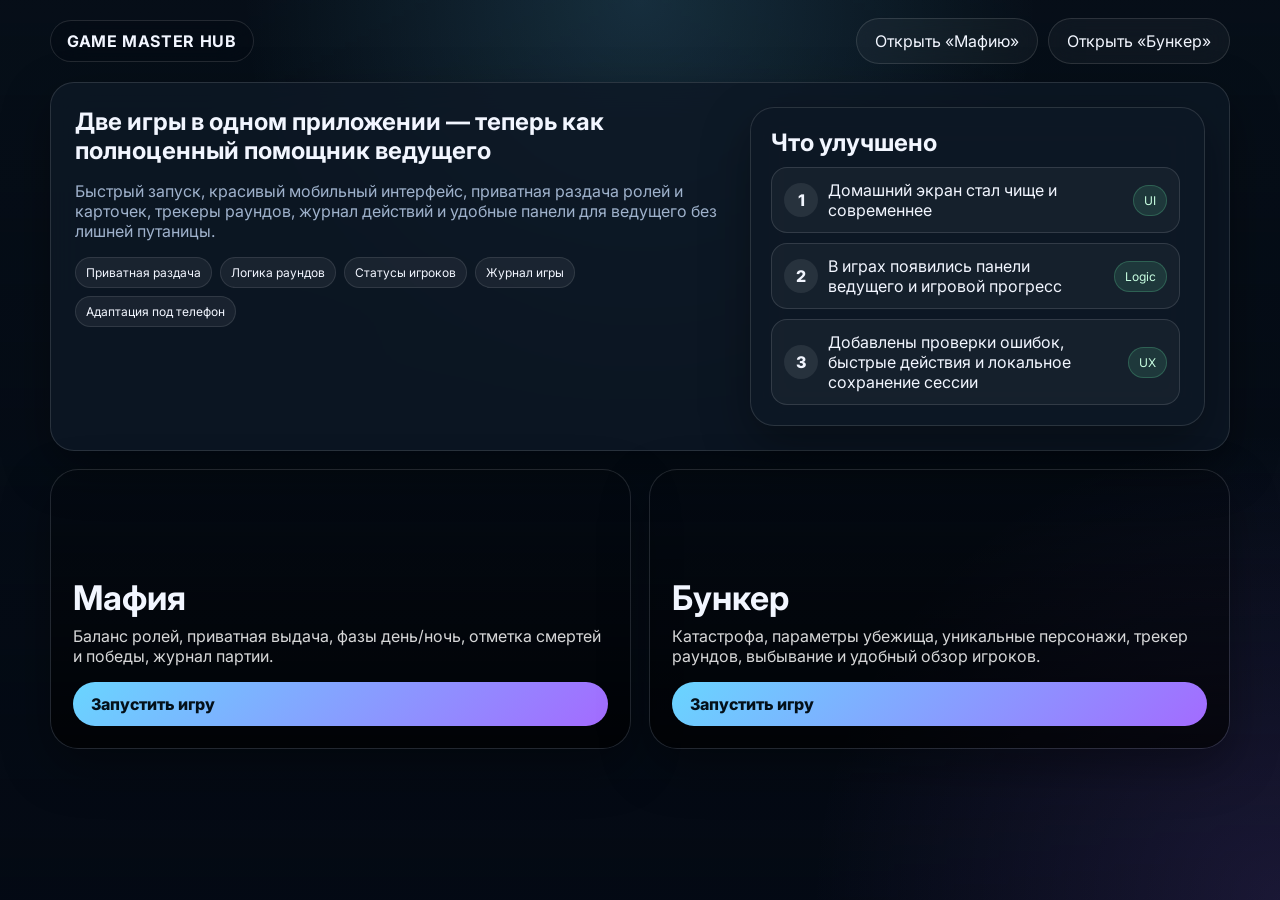
==== index.html @ 2659357e "Add files via upload" ====
<!DOCTYPE html>
<html lang="ru">
<head>
  <meta charset="UTF-8" />
  <meta name="viewport" content="width=device-width, initial-scale=1.0" />
  <title>Мафия и Бункер</title>
  <link rel="manifest" href="./manifest.json">
  <link rel="preconnect" href="https://fonts.googleapis.com">
  <link rel="preconnect" href="https://fonts.gstatic.com" crossorigin>
  <link href="https://fonts.googleapis.com/css2?family=Inter:wght@400;500;600;700;800;900&display=swap" rel="stylesheet">
  <link rel="stylesheet" href="style.css">
</head>
<body class="home-bg">
  <main class="app-shell">
    <div class="topbar">
      <div class="brand">GAME MASTER HUB</div>
      <div class="button-row">
        <a class="ghost-btn" href="mafia.html">Открыть «Мафию»</a>
        <a class="ghost-btn" href="bunker.html">Открыть «Бункер»</a>
      </div>
    </div>

    <section class="page-hero">
      <div class="hero-grid">
        <div>
          <h1>Две игры в одном приложении — теперь как полноценный помощник ведущего</h1>
          <p>Быстрый запуск, красивый мобильный интерфейс, приватная раздача ролей и карточек, трекеры раундов, журнал действий и удобные панели для ведущего без лишней путаницы.</p>
          <div class="tag-row">
            <span class="tag">Приватная раздача</span>
            <span class="tag">Логика раундов</span>
            <span class="tag">Статусы игроков</span>
            <span class="tag">Журнал игры</span>
            <span class="tag">Адаптация под телефон</span>
          </div>
        </div>
        <div class="setup-card">
          <h2>Что улучшено</h2>
          <div class="list-box">
            <div class="list-item"><div class="index">1</div><div>Домашний экран стал чище и современнее</div><div class="status-badge good">UI</div></div>
            <div class="list-item"><div class="index">2</div><div>В играх появились панели ведущего и игровой прогресс</div><div class="status-badge good">Logic</div></div>
            <div class="list-item"><div class="index">3</div><div>Добавлены проверки ошибок, быстрые действия и локальное сохранение сессии</div><div class="status-badge good">UX</div></div>
          </div>
        </div>
      </div>
    </section>

    <section class="home-grid">
      <a class="game-tile" href="mafia.html" style="background-image:url('./mafia.png')">
        <div class="game-tile-content">
          <h3>Мафия</h3>
          <p>Баланс ролей, приватная выдача, фазы день/ночь, отметка смертей и победы, журнал партии.</p>
          <span class="primary-btn">Запустить игру</span>
        </div>
      </a>

      <a class="game-tile" href="bunker.html" style="background-image:url('./bunker.png')">
        <div class="game-tile-content">
          <h3>Бункер</h3>
          <p>Катастрофа, параметры убежища, уникальные персонажи, трекер раундов, выбывание и удобный обзор игроков.</p>
          <span class="primary-btn">Запустить игру</span>
        </div>
      </a>
    </section>
  </main>

  <script>
    if ('serviceWorker' in navigator) {
      navigator.serviceWorker.register('./service-worker.js').catch(console.error);
    }
  </script>
</body>
</html>
---- style.css ----
:root {
  --bg: #08111b;
  --bg-soft: rgba(9, 18, 31, 0.78);
  --panel: rgba(14, 24, 38, 0.84);
  --panel-2: rgba(19, 32, 50, 0.92);
  --line: rgba(255,255,255,0.12);
  --line-strong: rgba(255,255,255,0.2);
  --text: #f2f6ff;
  --muted: #9fb2cc;
  --accent: #69d5ff;
  --accent-2: #a36bff;
  --danger: #ff5e7a;
  --success: #63e6a4;
  --warning: #ffd66b;
  --shadow: 0 18px 48px rgba(0, 0, 0, 0.35);
  --radius-xl: 24px;
  --radius-lg: 18px;
  --radius-md: 14px;
  --radius-sm: 10px;
  --safe-top: env(safe-area-inset-top, 0px);
  --safe-bottom: env(safe-area-inset-bottom, 0px);
}

* { box-sizing: border-box; }
html, body { margin: 0; min-height: 100%; }
body {
  color: var(--text);
  font-family: Inter, system-ui, -apple-system, BlinkMacSystemFont, "Segoe UI", sans-serif;
  background-color: var(--bg);
  background-size: cover;
  background-position: center;
  background-repeat: no-repeat;
  background-attachment: fixed;
}
body::before {
  content: "";
  position: fixed;
  inset: 0;
  background:
    radial-gradient(circle at top, rgba(105,213,255,0.16), transparent 36%),
    radial-gradient(circle at bottom right, rgba(163,107,255,0.14), transparent 30%),
    linear-gradient(180deg, rgba(2, 8, 16, 0.24), rgba(3, 8, 18, 0.78));
  pointer-events: none;
}
body.home-bg { background-image: url('./background.jpg'); }
body.mafia-bg { background-image: url('images/mafia-background.jpg'); }
body.bunker-bg { background-image: url('images/bunker-background.jpg'); }

button, input, select { font: inherit; }
a { color: inherit; text-decoration: none; }

.app-shell {
  position: relative;
  z-index: 1;
  width: min(1180px, calc(100% - 24px));
  margin: 0 auto;
  padding: calc(18px + var(--safe-top)) 0 calc(28px + var(--safe-bottom));
}

.topbar {
  display: flex;
  align-items: center;
  justify-content: space-between;
  gap: 12px;
  margin-bottom: 18px;
}

.brand, .ghost-btn, .primary-btn, .danger-btn, .soft-btn {
  border-radius: 999px;
  border: 1px solid var(--line);
  backdrop-filter: blur(14px);
  -webkit-backdrop-filter: blur(14px);
}

.brand {
  padding: 10px 16px;
  background: rgba(5, 10, 20, 0.42);
  font-weight: 700;
  letter-spacing: .04em;
}

.page-hero, .panel, .setup-card, .reveal-card, .dashboard-card, .player-card, .modal-card, .status-card {
  background: var(--panel);
  border: 1px solid var(--line);
  box-shadow: var(--shadow);
  backdrop-filter: blur(18px);
  -webkit-backdrop-filter: blur(18px);
}

.page-hero {
  border-radius: var(--radius-xl);
  padding: 24px;
  margin-bottom: 18px;
}
.page-hero h1, .page-hero h2, .setup-card h2, .dashboard-card h3, .reveal-card h2 {
  margin: 0 0 10px;
}
.page-hero p, .muted, .subtle { color: var(--muted); }

.hero-grid {
  display: grid;
  grid-template-columns: 1.3fr .9fr;
  gap: 18px;
}

.home-grid {
  display: grid;
  grid-template-columns: repeat(2, minmax(0, 1fr));
  gap: 18px;
  margin-top: 18px;
}

.game-tile {
  min-height: 280px;
  border-radius: 28px;
  overflow: hidden;
  position: relative;
  border: 1px solid var(--line);
  box-shadow: var(--shadow);
  background-size: cover;
  background-position: center;
  transition: transform .25s ease, border-color .25s ease, box-shadow .25s ease;
}
.game-tile::before {
  content: "";
  position: absolute; inset: 0;
  background: linear-gradient(180deg, rgba(0,0,0,.12), rgba(0,0,0,.68));
}
.game-tile:hover { transform: translateY(-4px); border-color: rgba(255,255,255,.28); }
.game-tile-content {
  position: absolute; inset: 0;
  display: flex; flex-direction: column; justify-content: flex-end;
  padding: 22px;
}
.game-tile h3 { margin: 0 0 8px; font-size: clamp(24px, 4vw, 34px); }
.game-tile p { margin: 0 0 16px; color: rgba(255,255,255,.84); }

.primary-btn, .ghost-btn, .danger-btn, .soft-btn {
  appearance: none;
  cursor: pointer;
  padding: 12px 18px;
  color: var(--text);
  transition: transform .18s ease, background .18s ease, border-color .18s ease, opacity .18s ease;
}
.primary-btn:hover, .ghost-btn:hover, .danger-btn:hover, .soft-btn:hover { transform: translateY(-1px); }
.primary-btn {
  background: linear-gradient(135deg, var(--accent), var(--accent-2));
  border: none;
  color: #041019;
  font-weight: 800;
}
.ghost-btn { background: rgba(255,255,255,.04); }
.soft-btn { background: rgba(105,213,255,.1); border-color: rgba(105,213,255,.24); }
.danger-btn { background: rgba(255,94,122,.12); border-color: rgba(255,94,122,.24); }

.button-row {
  display: flex;
  flex-wrap: wrap;
  gap: 10px;
}

.setup-grid, .dashboard-grid, .summary-grid, .players-grid, .control-grid {
  display: grid;
  gap: 16px;
}
.setup-grid { grid-template-columns: 1.05fr .95fr; }
.dashboard-grid { grid-template-columns: 1.08fr .92fr; }
.summary-grid { grid-template-columns: repeat(4, minmax(0,1fr)); }
.control-grid { grid-template-columns: repeat(2, minmax(0,1fr)); }
.players-grid { grid-template-columns: repeat(auto-fit, minmax(220px, 1fr)); }

.setup-card, .dashboard-card, .reveal-card, .status-card { border-radius: var(--radius-xl); padding: 20px; }
.player-card {
  border-radius: var(--radius-lg);
  padding: 16px;
  position: relative;
  overflow: hidden;
}
.player-card.dead { opacity: .72; }
.player-card.dead::after {
  content: "ВЫБЫЛ";
  position: absolute;
  top: 12px; right: -28px;
  background: rgba(255,94,122,.88);
  color: white;
  padding: 6px 34px;
  font-size: 12px;
  font-weight: 800;
  transform: rotate(34deg);
}
.player-card .title-row {
  display: flex; justify-content: space-between; gap: 10px; align-items: flex-start;
  margin-bottom: 10px;
}
.player-card h4 { margin: 0; font-size: 18px; }

.field-grid {
  display: grid;
  grid-template-columns: repeat(2, minmax(0,1fr));
  gap: 12px;
}
.field {
  display: flex;
  flex-direction: column;
  gap: 8px;
}
.field label {
  font-size: 13px;
  font-weight: 700;
  color: var(--muted);
  letter-spacing: .02em;
}
.field input, .field select, .pill-input {
  width: 100%;
  border-radius: 14px;
  border: 1px solid rgba(255,255,255,.1);
  background: rgba(255,255,255,.05);
  color: var(--text);
  padding: 13px 14px;
  outline: none;
}
.field input:focus, .field select:focus, .pill-input:focus {
  border-color: rgba(105,213,255,.44);
  box-shadow: 0 0 0 3px rgba(105,213,255,.12);
}

.kpi {
  border-radius: 18px;
  border: 1px solid var(--line);
  background: rgba(255,255,255,.04);
  padding: 14px;
}
.kpi .label { color: var(--muted); font-size: 13px; margin-bottom: 6px; }
.kpi .value { font-size: clamp(22px, 4vw, 30px); font-weight: 800; }
.kpi .hint { color: var(--muted); font-size: 13px; }

.tag-row, .meta-list, .log-list, .quick-stats {
  display: flex; flex-wrap: wrap; gap: 8px;
}
.tag, .meta-pill, .status-badge {
  display: inline-flex; align-items: center; justify-content: center;
  padding: 7px 10px;
  border-radius: 999px;
  background: rgba(255,255,255,.06);
  border: 1px solid rgba(255,255,255,.1);
  font-size: 12px;
}
.status-badge.good { background: rgba(99,230,164,.12); border-color: rgba(99,230,164,.24); color: #c8ffe2; }
.status-badge.bad { background: rgba(255,94,122,.12); border-color: rgba(255,94,122,.24); color: #ffd4dd; }
.status-badge.warn { background: rgba(255,214,107,.12); border-color: rgba(255,214,107,.24); color: #fff0be; }

.reveal-stage { display: none; }
.reveal-stage.active { display: block; }
.reveal-center {
  min-height: 300px;
  display: flex;
  flex-direction: column;
  justify-content: center;
  align-items: center;
  text-align: center;
}
.reveal-role {
  font-size: clamp(28px, 5vw, 44px);
  font-weight: 900;
  margin: 8px 0 4px;
}
.reveal-desc { max-width: 600px; color: var(--muted); }

.list-box {
  display: flex; flex-direction: column; gap: 10px;
  max-height: 320px; overflow: auto;
  padding-right: 4px;
}
.list-item {
  display: grid;
  grid-template-columns: auto 1fr auto;
  gap: 10px;
  align-items: center;
  border-radius: 16px;
  border: 1px solid var(--line);
  background: rgba(255,255,255,.04);
  padding: 12px;
}
.list-item .index {
  width: 34px; height: 34px; border-radius: 50%;
  display: grid; place-items: center;
  background: rgba(255,255,255,.08);
  font-weight: 800;
}

.log-list {
  display: flex;
  flex-direction: column;
  gap: 10px;
  margin-top: 10px;
  max-height: 340px;
  overflow: auto;
}
.log-entry {
  border-radius: 16px;
  border: 1px solid var(--line);
  background: rgba(255,255,255,.04);
  padding: 12px 14px;
}
.log-entry .time { color: var(--muted); font-size: 12px; margin-bottom: 4px; }

.modal {
  position: fixed; inset: 0;
  display: none; align-items: center; justify-content: center;
  padding: 16px;
  background: rgba(4, 8, 16, 0.76);
  z-index: 40;
}
.modal.active { display: flex; }
.modal-card {
  width: min(760px, 100%);
  max-height: min(88vh, 920px);
  overflow: auto;
  border-radius: 24px;
  padding: 22px;
}
.modal-grid {
  display: grid;
  grid-template-columns: repeat(2, minmax(0,1fr));
  gap: 12px;
}
.modal-grid .kpi { min-height: 100%; }

.hidden { display: none !important; }
.center-note {
  text-align: center;
  padding: 18px;
  color: var(--muted);
}

@media (max-width: 900px) {
  .hero-grid, .setup-grid, .dashboard-grid, .summary-grid, .control-grid, .modal-grid { grid-template-columns: 1fr; }
}
@media (max-width: 640px) {
  .app-shell { width: min(100% - 14px, 1180px); }
  .page-hero, .setup-card, .dashboard-card, .reveal-card, .status-card, .modal-card { padding: 16px; }
  .field-grid { grid-template-columns: 1fr; }
  .home-grid { grid-template-columns: 1fr; }
  .topbar { align-items: stretch; flex-direction: column; }
}
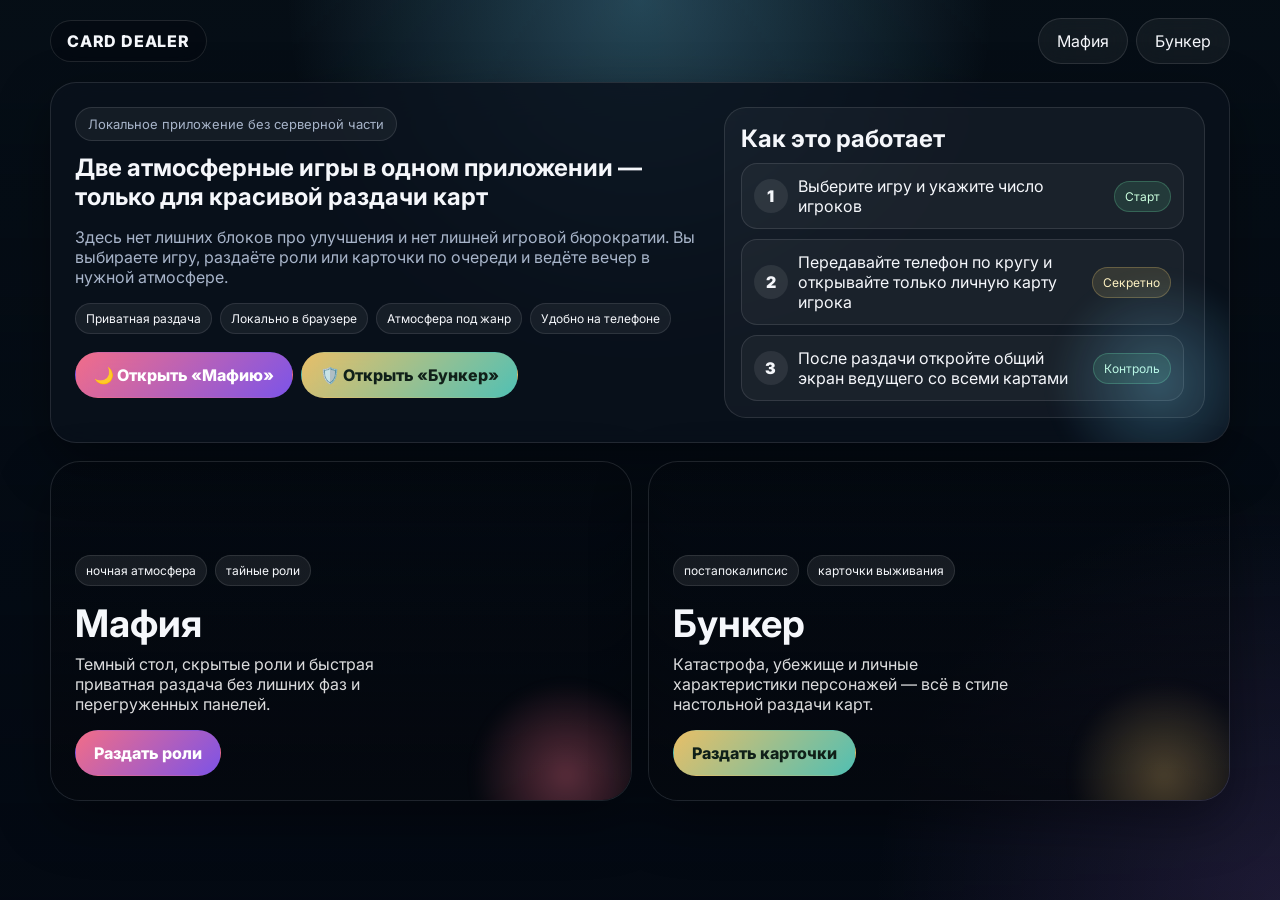
==== commit fe2e9570: "Add files via upload" ====
--- a/index.html
+++ b/index.html
@@ -4,7 +4,6 @@
   <meta charset="UTF-8" />
   <meta name="viewport" content="width=device-width, initial-scale=1.0" />
   <title>Мафия и Бункер</title>
-  <link rel="manifest" href="./manifest.json">
   <link rel="preconnect" href="https://fonts.googleapis.com">
   <link rel="preconnect" href="https://fonts.gstatic.com" crossorigin>
   <link href="https://fonts.googleapis.com/css2?family=Inter:wght@400;500;600;700;800;900&display=swap" rel="stylesheet">
@@ -13,60 +12,66 @@
 <body class="home-bg">
   <main class="app-shell">
     <div class="topbar">
-      <div class="brand">GAME MASTER HUB</div>
+      <div class="brand">CARD DEALER</div>
       <div class="button-row">
-        <a class="ghost-btn" href="mafia.html">Открыть «Мафию»</a>
-        <a class="ghost-btn" href="bunker.html">Открыть «Бункер»</a>
+        <a class="ghost-btn" href="mafia.html">Мафия</a>
+        <a class="ghost-btn" href="bunker.html">Бункер</a>
       </div>
     </div>
 
     <section class="page-hero">
       <div class="hero-grid">
         <div>
-          <h1>Две игры в одном приложении — теперь как полноценный помощник ведущего</h1>
-          <p>Быстрый запуск, красивый мобильный интерфейс, приватная раздача ролей и карточек, трекеры раундов, журнал действий и удобные панели для ведущего без лишней путаницы.</p>
+          <div class="home-hero-note">Локальное приложение без серверной части</div>
+          <h1>Две атмосферные игры в одном приложении — только для красивой раздачи карт</h1>
+          <p>Здесь нет лишних блоков про улучшения и нет лишней игровой бюрократии. Вы выбираете игру, раздаёте роли или карточки по очереди и ведёте вечер в нужной атмосфере.</p>
           <div class="tag-row">
             <span class="tag">Приватная раздача</span>
-            <span class="tag">Логика раундов</span>
-            <span class="tag">Статусы игроков</span>
-            <span class="tag">Журнал игры</span>
-            <span class="tag">Адаптация под телефон</span>
+            <span class="tag">Локально в браузере</span>
+            <span class="tag">Атмосфера под жанр</span>
+            <span class="tag">Удобно на телефоне</span>
+          </div>
+          <div class="hero-actions button-row">
+            <a class="menu-btn mafia" href="mafia.html">🌙 Открыть «Мафию»</a>
+            <a class="menu-btn bunker" href="bunker.html">🛡️ Открыть «Бункер»</a>
           </div>
         </div>
-        <div class="setup-card">
-          <h2>Что улучшено</h2>
+        <div class="atmosphere-strip">
+          <h2>Как это работает</h2>
           <div class="list-box">
-            <div class="list-item"><div class="index">1</div><div>Домашний экран стал чище и современнее</div><div class="status-badge good">UI</div></div>
-            <div class="list-item"><div class="index">2</div><div>В играх появились панели ведущего и игровой прогресс</div><div class="status-badge good">Logic</div></div>
-            <div class="list-item"><div class="index">3</div><div>Добавлены проверки ошибок, быстрые действия и локальное сохранение сессии</div><div class="status-badge good">UX</div></div>
+            <div class="list-item"><div class="index">1</div><div>Выберите игру и укажите число игроков</div><div class="status-badge good">Старт</div></div>
+            <div class="list-item"><div class="index">2</div><div>Передавайте телефон по кругу и открывайте только личную карту игрока</div><div class="status-badge warn">Секретно</div></div>
+            <div class="list-item"><div class="index">3</div><div>После раздачи откройте общий экран ведущего со всеми картами</div><div class="status-badge good">Контроль</div></div>
           </div>
         </div>
       </div>
     </section>
 
     <section class="home-grid">
-      <a class="game-tile" href="mafia.html" style="background-image:url('./mafia.png')">
+      <a class="game-tile mafia-tile" href="mafia.html" style="background-image:url('./mafia.png')">
         <div class="game-tile-content">
+          <div class="tile-features">
+            <span class="tag">ночная атмосфера</span>
+            <span class="tag">тайные роли</span>
+          </div>
           <h3>Мафия</h3>
-          <p>Баланс ролей, приватная выдача, фазы день/ночь, отметка смертей и победы, журнал партии.</p>
-          <span class="primary-btn">Запустить игру</span>
+          <p>Темный стол, скрытые роли и быстрая приватная раздача без лишних фаз и перегруженных панелей.</p>
+          <span class="menu-btn mafia">Раздать роли</span>
         </div>
       </a>
 
-      <a class="game-tile" href="bunker.html" style="background-image:url('./bunker.png')">
+      <a class="game-tile bunker-tile" href="bunker.html" style="background-image:url('./bunker.png')">
         <div class="game-tile-content">
+          <div class="tile-features">
+            <span class="tag">постапокалипсис</span>
+            <span class="tag">карточки выживания</span>
+          </div>
           <h3>Бункер</h3>
-          <p>Катастрофа, параметры убежища, уникальные персонажи, трекер раундов, выбывание и удобный обзор игроков.</p>
-          <span class="primary-btn">Запустить игру</span>
+          <p>Катастрофа, убежище и личные характеристики персонажей — всё в стиле настольной раздачи карт.</p>
+          <span class="menu-btn bunker">Раздать карточки</span>
         </div>
       </a>
     </section>
   </main>
-
-  <script>
-    if ('serviceWorker' in navigator) {
-      navigator.serviceWorker.register('./service-worker.js').catch(console.error);
-    }
-  </script>
 </body>
 </html>
--- a/style.css
+++ b/style.css
@@ -1,22 +1,21 @@
 :root {
-  --bg: #08111b;
-  --bg-soft: rgba(9, 18, 31, 0.78);
-  --panel: rgba(14, 24, 38, 0.84);
-  --panel-2: rgba(19, 32, 50, 0.92);
-  --line: rgba(255,255,255,0.12);
+  --bg: #071018;
+  --panel: rgba(10, 18, 29, 0.82);
+  --panel-2: rgba(12, 22, 35, 0.92);
+  --line: rgba(255,255,255,0.11);
   --line-strong: rgba(255,255,255,0.2);
-  --text: #f2f6ff;
-  --muted: #9fb2cc;
-  --accent: #69d5ff;
-  --accent-2: #a36bff;
-  --danger: #ff5e7a;
-  --success: #63e6a4;
-  --warning: #ffd66b;
-  --shadow: 0 18px 48px rgba(0, 0, 0, 0.35);
-  --radius-xl: 24px;
-  --radius-lg: 18px;
-  --radius-md: 14px;
-  --radius-sm: 10px;
+  --text: #f5f7fb;
+  --muted: #a7b4c9;
+  --accent: #76d8ff;
+  --accent-2: #b980ff;
+  --accent-glow: rgba(118,216,255,0.28);
+  --danger: #ff617b;
+  --success: #69e3a5;
+  --warning: #ffd977;
+  --shadow: 0 20px 54px rgba(0, 0, 0, 0.38);
+  --radius-xl: 26px;
+  --radius-lg: 20px;
+  --radius-md: 15px;
   --safe-top: env(safe-area-inset-top, 0px);
   --safe-bottom: env(safe-area-inset-bottom, 0px);
 }
@@ -37,14 +36,24 @@
   position: fixed;
   inset: 0;
   background:
-    radial-gradient(circle at top, rgba(105,213,255,0.16), transparent 36%),
-    radial-gradient(circle at bottom right, rgba(163,107,255,0.14), transparent 30%),
-    linear-gradient(180deg, rgba(2, 8, 16, 0.24), rgba(3, 8, 18, 0.78));
+    radial-gradient(circle at top, var(--accent-glow), transparent 32%),
+    radial-gradient(circle at bottom right, rgba(185,128,255,0.14), transparent 26%),
+    linear-gradient(180deg, rgba(2, 8, 16, 0.22), rgba(3, 8, 18, 0.82));
   pointer-events: none;
 }
 body.home-bg { background-image: url('./background.jpg'); }
-body.mafia-bg { background-image: url('images/mafia-background.jpg'); }
-body.bunker-bg { background-image: url('images/bunker-background.jpg'); }
+body.mafia-bg {
+  background-image: url('images/mafia-background.jpg');
+  --accent: #ff738f;
+  --accent-2: #8a5cff;
+  --accent-glow: rgba(255,115,143,0.22);
+}
+body.bunker-bg {
+  background-image: url('images/bunker-background.jpg');
+  --accent: #f4c96d;
+  --accent-2: #5ad4c5;
+  --accent-glow: rgba(244,201,109,0.2);
+}
 
 button, input, select { font: inherit; }
 a { color: inherit; text-decoration: none; }
@@ -54,7 +63,7 @@
   z-index: 1;
   width: min(1180px, calc(100% - 24px));
   margin: 0 auto;
-  padding: calc(18px + var(--safe-top)) 0 calc(28px + var(--safe-bottom));
+  padding: calc(18px + var(--safe-top)) 0 calc(32px + var(--safe-bottom));
 }
 
 .topbar {
@@ -65,7 +74,7 @@
   margin-bottom: 18px;
 }
 
-.brand, .ghost-btn, .primary-btn, .danger-btn, .soft-btn {
+.brand, .ghost-btn, .primary-btn, .danger-btn, .soft-btn, .menu-btn {
   border-radius: 999px;
   border: 1px solid var(--line);
   backdrop-filter: blur(14px);
@@ -74,45 +83,56 @@
 
 .brand {
   padding: 10px 16px;
-  background: rgba(5, 10, 20, 0.42);
-  font-weight: 700;
-  letter-spacing: .04em;
-}
-
-.page-hero, .panel, .setup-card, .reveal-card, .dashboard-card, .player-card, .modal-card, .status-card {
+  background: rgba(4, 9, 17, 0.52);
+  font-weight: 800;
+  letter-spacing: .05em;
+}
+
+.page-hero, .setup-card, .reveal-card, .dashboard-card, .player-card, .modal-card, .status-card {
   background: var(--panel);
   border: 1px solid var(--line);
   box-shadow: var(--shadow);
-  backdrop-filter: blur(18px);
-  -webkit-backdrop-filter: blur(18px);
+  backdrop-filter: blur(20px);
+  -webkit-backdrop-filter: blur(20px);
 }
 
 .page-hero {
   border-radius: var(--radius-xl);
   padding: 24px;
   margin-bottom: 18px;
-}
-.page-hero h1, .page-hero h2, .setup-card h2, .dashboard-card h3, .reveal-card h2 {
-  margin: 0 0 10px;
-}
+  overflow: hidden;
+  position: relative;
+}
+.page-hero::after {
+  content: "";
+  position: absolute;
+  inset: auto -40px -50px auto;
+  width: 220px;
+  height: 220px;
+  border-radius: 50%;
+  background: radial-gradient(circle, var(--accent-glow), transparent 70%);
+  filter: blur(8px);
+}
+.page-hero h1, .page-hero h2, .setup-card h2, .dashboard-card h3, .reveal-card h2 { margin: 0 0 10px; }
 .page-hero p, .muted, .subtle { color: var(--muted); }
 
-.hero-grid {
+.hero-grid, .home-grid, .setup-grid, .dashboard-grid, .summary-grid, .players-grid, .control-grid, .modal-grid, .field-grid {
   display: grid;
-  grid-template-columns: 1.3fr .9fr;
-  gap: 18px;
-}
-
-.home-grid {
-  display: grid;
-  grid-template-columns: repeat(2, minmax(0, 1fr));
-  gap: 18px;
-  margin-top: 18px;
-}
+  gap: 16px;
+}
+.hero-grid { grid-template-columns: 1.25fr .95fr; }
+.home-grid { grid-template-columns: repeat(2, minmax(0, 1fr)); margin-top: 18px; }
+.setup-grid { grid-template-columns: 1.05fr .95fr; }
+.dashboard-grid { grid-template-columns: 1fr; }
+.summary-grid { grid-template-columns: repeat(4, minmax(0, 1fr)); }
+.control-grid, .modal-grid, .field-grid { grid-template-columns: repeat(2, minmax(0,1fr)); }
+.players-grid { grid-template-columns: repeat(auto-fit, minmax(220px, 1fr)); }
+
+.setup-card, .dashboard-card, .reveal-card, .status-card { border-radius: var(--radius-xl); padding: 20px; }
 
 .game-tile {
-  min-height: 280px;
-  border-radius: 28px;
+  min-height: 340px;
+  border-radius: 30px;
   overflow: hidden;
   position: relative;
   border: 1px solid var(--line);
@@ -123,136 +143,144 @@
 }
 .game-tile::before {
   content: "";
-  position: absolute; inset: 0;
-  background: linear-gradient(180deg, rgba(0,0,0,.12), rgba(0,0,0,.68));
-}
-.game-tile:hover { transform: translateY(-4px); border-color: rgba(255,255,255,.28); }
+  position: absolute;
+  inset: 0;
+  background: linear-gradient(180deg, rgba(0,0,0,.12), rgba(5,8,14,.8));
+}
+.game-tile::after {
+  content: "";
+  position: absolute;
+  inset: auto -30px -70px auto;
+  width: 190px;
+  height: 190px;
+  border-radius: 50%;
+  filter: blur(6px);
+}
+.game-tile.mafia-tile::after { background: radial-gradient(circle, rgba(255,115,143,.34), transparent 70%); }
+.game-tile.bunker-tile::after { background: radial-gradient(circle, rgba(244,201,109,.28), transparent 70%); }
+.game-tile:hover { transform: translateY(-4px); border-color: rgba(255,255,255,.26); }
 .game-tile-content {
-  position: absolute; inset: 0;
-  display: flex; flex-direction: column; justify-content: flex-end;
-  padding: 22px;
-}
-.game-tile h3 { margin: 0 0 8px; font-size: clamp(24px, 4vw, 34px); }
-.game-tile p { margin: 0 0 16px; color: rgba(255,255,255,.84); }
-
-.primary-btn, .ghost-btn, .danger-btn, .soft-btn {
+  position: absolute;
+  inset: 0;
+  display: flex;
+  flex-direction: column;
+  justify-content: flex-end;
+  padding: 24px;
+}
+.game-tile h3 { margin: 0 0 8px; font-size: clamp(28px, 4vw, 38px); }
+.game-tile p { margin: 0 0 16px; color: rgba(255,255,255,.86); max-width: 34ch; }
+
+.primary-btn, .ghost-btn, .danger-btn, .soft-btn, .menu-btn {
   appearance: none;
   cursor: pointer;
   padding: 12px 18px;
   color: var(--text);
-  transition: transform .18s ease, background .18s ease, border-color .18s ease, opacity .18s ease;
-}
-.primary-btn:hover, .ghost-btn:hover, .danger-btn:hover, .soft-btn:hover { transform: translateY(-1px); }
+  transition: transform .18s ease, background .18s ease, border-color .18s ease, opacity .18s ease, box-shadow .18s ease;
+}
+.primary-btn:hover, .ghost-btn:hover, .danger-btn:hover, .soft-btn:hover, .menu-btn:hover { transform: translateY(-1px); }
 .primary-btn {
   background: linear-gradient(135deg, var(--accent), var(--accent-2));
   border: none;
-  color: #041019;
+  color: #061018;
+  font-weight: 900;
+  box-shadow: 0 10px 28px rgba(0,0,0,.25);
+}
+.ghost-btn { background: rgba(255,255,255,.05); }
+.soft-btn { background: rgba(255,255,255,.07); border-color: rgba(255,255,255,.16); }
+.danger-btn { background: rgba(255,97,123,.12); border-color: rgba(255,97,123,.24); }
+.menu-btn {
+  display: inline-flex;
+  align-items: center;
+  gap: 8px;
+  width: fit-content;
   font-weight: 800;
 }
-.ghost-btn { background: rgba(255,255,255,.04); }
-.soft-btn { background: rgba(105,213,255,.1); border-color: rgba(105,213,255,.24); }
-.danger-btn { background: rgba(255,94,122,.12); border-color: rgba(255,94,122,.24); }
-
-.button-row {
+.menu-btn.mafia { background: linear-gradient(135deg, rgba(255,115,143,.95), rgba(138,92,255,.9)); color: #fff; border-color: transparent; }
+.menu-btn.bunker { background: linear-gradient(135deg, rgba(244,201,109,.95), rgba(90,212,197,.9)); color: #102019; border-color: transparent; }
+
+.button-row, .tag-row, .meta-list, .log-list, .quick-stats {
   display: flex;
   flex-wrap: wrap;
-  gap: 10px;
-}
-
-.setup-grid, .dashboard-grid, .summary-grid, .players-grid, .control-grid {
-  display: grid;
-  gap: 16px;
-}
-.setup-grid { grid-template-columns: 1.05fr .95fr; }
-.dashboard-grid { grid-template-columns: 1.08fr .92fr; }
-.summary-grid { grid-template-columns: repeat(4, minmax(0,1fr)); }
-.control-grid { grid-template-columns: repeat(2, minmax(0,1fr)); }
-.players-grid { grid-template-columns: repeat(auto-fit, minmax(220px, 1fr)); }
-
-.setup-card, .dashboard-card, .reveal-card, .status-card { border-radius: var(--radius-xl); padding: 20px; }
+  gap: 8px;
+}
+
 .player-card {
   border-radius: var(--radius-lg);
   padding: 16px;
   position: relative;
   overflow: hidden;
+  background: linear-gradient(180deg, rgba(255,255,255,.05), rgba(255,255,255,.03));
 }
 .player-card.dead { opacity: .72; }
 .player-card.dead::after {
-  content: "ВЫБЫЛ";
-  position: absolute;
-  top: 12px; right: -28px;
-  background: rgba(255,94,122,.88);
-  color: white;
-  padding: 6px 34px;
+  content: "СКРЫТО";
+  position: absolute;
+  top: 12px; right: -30px;
+  background: rgba(255,97,123,.9);
+  color: #fff;
+  padding: 6px 36px;
   font-size: 12px;
-  font-weight: 800;
+  font-weight: 900;
   transform: rotate(34deg);
 }
 .player-card .title-row {
-  display: flex; justify-content: space-between; gap: 10px; align-items: flex-start;
+  display: flex;
+  justify-content: space-between;
+  gap: 10px;
+  align-items: flex-start;
   margin-bottom: 10px;
 }
 .player-card h4 { margin: 0; font-size: 18px; }
 
-.field-grid {
-  display: grid;
-  grid-template-columns: repeat(2, minmax(0,1fr));
-  gap: 12px;
-}
-.field {
-  display: flex;
-  flex-direction: column;
-  gap: 8px;
-}
+.field { display: flex; flex-direction: column; gap: 8px; }
 .field label {
   font-size: 13px;
-  font-weight: 700;
+  font-weight: 800;
   color: var(--muted);
   letter-spacing: .02em;
 }
 .field input, .field select, .pill-input {
   width: 100%;
   border-radius: 14px;
-  border: 1px solid rgba(255,255,255,.1);
-  background: rgba(255,255,255,.05);
+  border: 1px solid rgba(255,255,255,.12);
+  background: rgba(255,255,255,.06);
   color: var(--text);
   padding: 13px 14px;
   outline: none;
 }
 .field input:focus, .field select:focus, .pill-input:focus {
-  border-color: rgba(105,213,255,.44);
-  box-shadow: 0 0 0 3px rgba(105,213,255,.12);
+  border-color: color-mix(in oklab, var(--accent) 60%, white 10%);
+  box-shadow: 0 0 0 3px color-mix(in oklab, var(--accent) 20%, transparent);
 }
 
 .kpi {
   border-radius: 18px;
   border: 1px solid var(--line);
-  background: rgba(255,255,255,.04);
+  background: rgba(255,255,255,.045);
   padding: 14px;
 }
 .kpi .label { color: var(--muted); font-size: 13px; margin-bottom: 6px; }
-.kpi .value { font-size: clamp(22px, 4vw, 30px); font-weight: 800; }
+.kpi .value { font-size: clamp(22px, 4vw, 30px); font-weight: 900; }
 .kpi .hint { color: var(--muted); font-size: 13px; }
 
-.tag-row, .meta-list, .log-list, .quick-stats {
-  display: flex; flex-wrap: wrap; gap: 8px;
-}
 .tag, .meta-pill, .status-badge {
-  display: inline-flex; align-items: center; justify-content: center;
+  display: inline-flex;
+  align-items: center;
+  justify-content: center;
   padding: 7px 10px;
   border-radius: 999px;
   background: rgba(255,255,255,.06);
   border: 1px solid rgba(255,255,255,.1);
   font-size: 12px;
 }
-.status-badge.good { background: rgba(99,230,164,.12); border-color: rgba(99,230,164,.24); color: #c8ffe2; }
-.status-badge.bad { background: rgba(255,94,122,.12); border-color: rgba(255,94,122,.24); color: #ffd4dd; }
-.status-badge.warn { background: rgba(255,214,107,.12); border-color: rgba(255,214,107,.24); color: #fff0be; }
+.status-badge.good { background: rgba(105,227,165,.12); border-color: rgba(105,227,165,.26); color: #cbffdf; }
+.status-badge.bad { background: rgba(255,97,123,.12); border-color: rgba(255,97,123,.24); color: #ffd6de; }
+.status-badge.warn { background: rgba(255,217,119,.12); border-color: rgba(255,217,119,.24); color: #fff2c2; }
 
 .reveal-stage { display: none; }
 .reveal-stage.active { display: block; }
 .reveal-center {
-  min-height: 300px;
+  min-height: 320px;
   display: flex;
   flex-direction: column;
   justify-content: center;
@@ -260,15 +288,19 @@
   text-align: center;
 }
 .reveal-role {
-  font-size: clamp(28px, 5vw, 44px);
+  font-size: clamp(30px, 5vw, 48px);
   font-weight: 900;
   margin: 8px 0 4px;
-}
-.reveal-desc { max-width: 600px; color: var(--muted); }
+  text-shadow: 0 0 18px rgba(0,0,0,.26);
+}
+.reveal-desc { max-width: 640px; color: var(--muted); }
 
 .list-box {
-  display: flex; flex-direction: column; gap: 10px;
-  max-height: 320px; overflow: auto;
+  display: flex;
+  flex-direction: column;
+  gap: 10px;
+  max-height: 360px;
+  overflow: auto;
   padding-right: 4px;
 }
 .list-item {
@@ -282,10 +314,13 @@
   padding: 12px;
 }
 .list-item .index {
-  width: 34px; height: 34px; border-radius: 50%;
-  display: grid; place-items: center;
+  width: 34px;
+  height: 34px;
+  border-radius: 50%;
+  display: grid;
+  place-items: center;
   background: rgba(255,255,255,.08);
-  font-weight: 800;
+  font-weight: 900;
 }
 
 .log-list {
@@ -305,10 +340,13 @@
 .log-entry .time { color: var(--muted); font-size: 12px; margin-bottom: 4px; }
 
 .modal {
-  position: fixed; inset: 0;
-  display: none; align-items: center; justify-content: center;
+  position: fixed;
+  inset: 0;
+  display: none;
+  align-items: center;
+  justify-content: center;
   padding: 16px;
-  background: rgba(4, 8, 16, 0.76);
+  background: rgba(4, 8, 16, 0.82);
   z-index: 40;
 }
 .modal.active { display: flex; }
@@ -319,27 +357,41 @@
   border-radius: 24px;
   padding: 22px;
 }
-.modal-grid {
-  display: grid;
-  grid-template-columns: repeat(2, minmax(0,1fr));
-  gap: 12px;
-}
 .modal-grid .kpi { min-height: 100%; }
 
 .hidden { display: none !important; }
-.center-note {
-  text-align: center;
-  padding: 18px;
+.center-note { text-align: center; padding: 18px; color: var(--muted); }
+
+.home-hero-note {
+  display: inline-flex;
+  align-items: center;
+  gap: 8px;
+  padding: 8px 12px;
+  margin-bottom: 12px;
+  border-radius: 999px;
+  border: 1px solid var(--line);
+  background: rgba(255,255,255,.05);
+  font-size: 13px;
   color: var(--muted);
 }
+.hero-actions { margin-top: 18px; }
+.tile-features { display: flex; flex-wrap: wrap; gap: 8px; margin-bottom: 14px; }
+.tile-features .tag { background: rgba(255,255,255,.08); }
+
+.atmosphere-strip {
+  border-radius: 22px;
+  border: 1px solid var(--line);
+  background: rgba(255,255,255,.04);
+  padding: 16px;
+}
 
 @media (max-width: 900px) {
-  .hero-grid, .setup-grid, .dashboard-grid, .summary-grid, .control-grid, .modal-grid { grid-template-columns: 1fr; }
+  .hero-grid, .setup-grid, .summary-grid, .control-grid, .modal-grid, .field-grid, .home-grid { grid-template-columns: 1fr; }
 }
 @media (max-width: 640px) {
   .app-shell { width: min(100% - 14px, 1180px); }
   .page-hero, .setup-card, .dashboard-card, .reveal-card, .status-card, .modal-card { padding: 16px; }
-  .field-grid { grid-template-columns: 1fr; }
-  .home-grid { grid-template-columns: 1fr; }
   .topbar { align-items: stretch; flex-direction: column; }
-}
+  .summary-grid { grid-template-columns: 1fr; }
+  .game-tile { min-height: 300px; }
+}
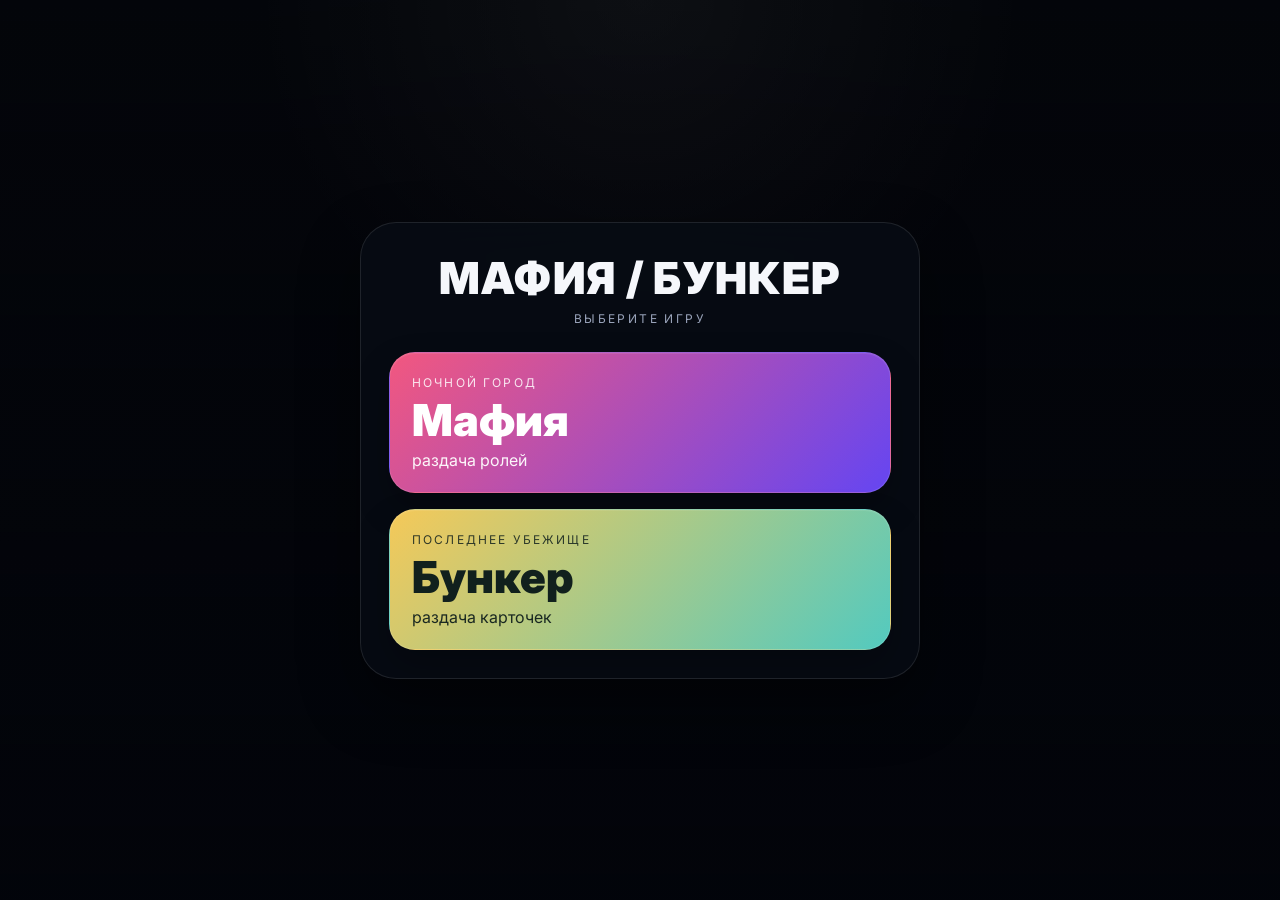
==== commit 94e6fda3: "Add files via upload" ====
--- a/index.html
+++ b/index.html
@@ -3,75 +3,30 @@
 <head>
   <meta charset="UTF-8" />
   <meta name="viewport" content="width=device-width, initial-scale=1.0" />
-  <title>Мафия и Бункер</title>
+  <title>Мафия / Бункер</title>
   <link rel="preconnect" href="https://fonts.googleapis.com">
   <link rel="preconnect" href="https://fonts.gstatic.com" crossorigin>
   <link href="https://fonts.googleapis.com/css2?family=Inter:wght@400;500;600;700;800;900&display=swap" rel="stylesheet">
   <link rel="stylesheet" href="style.css">
 </head>
 <body class="home-bg">
-  <main class="app-shell">
-    <div class="topbar">
-      <div class="brand">CARD DEALER</div>
-      <div class="button-row">
-        <a class="ghost-btn" href="mafia.html">Мафия</a>
-        <a class="ghost-btn" href="bunker.html">Бункер</a>
+  <main class="app-shell app-shell-home centered-shell">
+    <section class="choice-screen">
+      <div class="choice-logo">МАФИЯ / БУНКЕР</div>
+      <div class="choice-subtitle">выберите игру</div>
+      <div class="choice-actions stacked-actions">
+        <a class="game-choice mafia-choice" href="mafia.html">
+          <span class="choice-kicker">Ночной город</span>
+          <strong>Мафия</strong>
+          <span class="choice-note">раздача ролей</span>
+        </a>
+        <a class="game-choice bunker-choice" href="bunker.html">
+          <span class="choice-kicker">Последнее убежище</span>
+          <strong>Бункер</strong>
+          <span class="choice-note">раздача карточек</span>
+        </a>
       </div>
-    </div>
-
-    <section class="page-hero">
-      <div class="hero-grid">
-        <div>
-          <div class="home-hero-note">Локальное приложение без серверной части</div>
-          <h1>Две атмосферные игры в одном приложении — только для красивой раздачи карт</h1>
-          <p>Здесь нет лишних блоков про улучшения и нет лишней игровой бюрократии. Вы выбираете игру, раздаёте роли или карточки по очереди и ведёте вечер в нужной атмосфере.</p>
-          <div class="tag-row">
-            <span class="tag">Приватная раздача</span>
-            <span class="tag">Локально в браузере</span>
-            <span class="tag">Атмосфера под жанр</span>
-            <span class="tag">Удобно на телефоне</span>
-          </div>
-          <div class="hero-actions button-row">
-            <a class="menu-btn mafia" href="mafia.html">🌙 Открыть «Мафию»</a>
-            <a class="menu-btn bunker" href="bunker.html">🛡️ Открыть «Бункер»</a>
-          </div>
-        </div>
-        <div class="atmosphere-strip">
-          <h2>Как это работает</h2>
-          <div class="list-box">
-            <div class="list-item"><div class="index">1</div><div>Выберите игру и укажите число игроков</div><div class="status-badge good">Старт</div></div>
-            <div class="list-item"><div class="index">2</div><div>Передавайте телефон по кругу и открывайте только личную карту игрока</div><div class="status-badge warn">Секретно</div></div>
-            <div class="list-item"><div class="index">3</div><div>После раздачи откройте общий экран ведущего со всеми картами</div><div class="status-badge good">Контроль</div></div>
-          </div>
-        </div>
-      </div>
-    </section>
-
-    <section class="home-grid">
-      <a class="game-tile mafia-tile" href="mafia.html" style="background-image:url('./mafia.png')">
-        <div class="game-tile-content">
-          <div class="tile-features">
-            <span class="tag">ночная атмосфера</span>
-            <span class="tag">тайные роли</span>
-          </div>
-          <h3>Мафия</h3>
-          <p>Темный стол, скрытые роли и быстрая приватная раздача без лишних фаз и перегруженных панелей.</p>
-          <span class="menu-btn mafia">Раздать роли</span>
-        </div>
-      </a>
-
-      <a class="game-tile bunker-tile" href="bunker.html" style="background-image:url('./bunker.png')">
-        <div class="game-tile-content">
-          <div class="tile-features">
-            <span class="tag">постапокалипсис</span>
-            <span class="tag">карточки выживания</span>
-          </div>
-          <h3>Бункер</h3>
-          <p>Катастрофа, убежище и личные характеристики персонажей — всё в стиле настольной раздачи карт.</p>
-          <span class="menu-btn bunker">Раздать карточки</span>
-        </div>
-      </a>
     </section>
   </main>
 </body>
-</html>
+</html>
--- a/style.css
+++ b/style.css
@@ -1,397 +1,146 @@
+
 :root {
-  --bg: #071018;
-  --panel: rgba(10, 18, 29, 0.82);
-  --panel-2: rgba(12, 22, 35, 0.92);
-  --line: rgba(255,255,255,0.11);
-  --line-strong: rgba(255,255,255,0.2);
+  --bg: #05070d;
+  --panel: rgba(8, 12, 20, 0.86);
+  --panel-strong: rgba(10, 14, 24, 0.95);
+  --line: rgba(255,255,255,.1);
   --text: #f5f7fb;
-  --muted: #a7b4c9;
-  --accent: #76d8ff;
-  --accent-2: #b980ff;
-  --accent-glow: rgba(118,216,255,0.28);
-  --danger: #ff617b;
-  --success: #69e3a5;
-  --warning: #ffd977;
-  --shadow: 0 20px 54px rgba(0, 0, 0, 0.38);
-  --radius-xl: 26px;
-  --radius-lg: 20px;
-  --radius-md: 15px;
+  --muted: #9aa4bb;
+  --danger: #ff5a78;
+  --radius-xl: 28px;
+  --radius-lg: 22px;
+  --radius-md: 16px;
   --safe-top: env(safe-area-inset-top, 0px);
   --safe-bottom: env(safe-area-inset-bottom, 0px);
+  --shadow: 0 24px 60px rgba(0,0,0,.45);
 }
-
-* { box-sizing: border-box; }
-html, body { margin: 0; min-height: 100%; }
-body {
-  color: var(--text);
-  font-family: Inter, system-ui, -apple-system, BlinkMacSystemFont, "Segoe UI", sans-serif;
-  background-color: var(--bg);
-  background-size: cover;
-  background-position: center;
-  background-repeat: no-repeat;
-  background-attachment: fixed;
+*{box-sizing:border-box}
+html,body{margin:0;min-height:100%}
+body{
+  color:var(--text);
+  font-family:Inter,system-ui,-apple-system,BlinkMacSystemFont,"Segoe UI",sans-serif;
+  background-color:var(--bg);
+  background-size:cover;
+  background-position:center;
+  background-repeat:no-repeat;
+  background-attachment:fixed;
 }
-body::before {
-  content: "";
-  position: fixed;
-  inset: 0;
-  background:
-    radial-gradient(circle at top, var(--accent-glow), transparent 32%),
-    radial-gradient(circle at bottom right, rgba(185,128,255,0.14), transparent 26%),
-    linear-gradient(180deg, rgba(2, 8, 16, 0.22), rgba(3, 8, 18, 0.82));
-  pointer-events: none;
+body::before{
+  content:""; position:fixed; inset:0; pointer-events:none;
+  background:linear-gradient(180deg, rgba(0,0,0,.22), rgba(2,4,10,.82)), radial-gradient(circle at top, rgba(255,255,255,.05), transparent 35%);
 }
-body.home-bg { background-image: url('./background.jpg'); }
-body.mafia-bg {
-  background-image: url('images/mafia-background.jpg');
-  --accent: #ff738f;
-  --accent-2: #8a5cff;
-  --accent-glow: rgba(255,115,143,0.22);
+body.home-bg{background-image:url('./background.jpg')}
+body.mafia-bg{background-image:url('./mafia.png')}
+body.bunker-bg{background-image:url('./bunker.png')}
+body.mafia-theme{--accent:#ff6b8f; --accent-2:#7a50ff; --accent-glow:rgba(255,107,143,.26); --panel:rgba(8,6,16,.82); --panel-strong:rgba(12,8,24,.95)}
+body.bunker-theme{--accent:#ffcf63; --accent-2:#56d2c7; --accent-glow:rgba(255,207,99,.24); --panel:rgba(11,14,17,.84); --panel-strong:rgba(13,16,20,.96)}
+a{color:inherit;text-decoration:none}
+button,input,select{font:inherit}
+.app-shell{position:relative;z-index:1;width:min(1120px,calc(100% - 24px));margin:0 auto;padding:calc(16px + var(--safe-top)) 0 calc(28px + var(--safe-bottom))}
+.app-shell-home{display:flex;align-items:center;justify-content:center;min-height:100vh}
+.centered-shell{padding-top:calc(28px + var(--safe-top));padding-bottom:calc(28px + var(--safe-bottom))}
+.choice-screen,.setup-card,.reveal-card,.dashboard-card,.player-card,.modal-card,.themed-frame,.scenario-card,.deck-card{background:var(--panel);border:1px solid var(--line);box-shadow:var(--shadow);backdrop-filter:blur(18px);-webkit-backdrop-filter:blur(18px)}
+.choice-screen{width:min(560px,100%);padding:28px;border-radius:36px;text-align:center;position:relative;overflow:hidden}
+.choice-screen::after,.themed-frame::after,.role-card::after,.scenario-card::after{content:"";position:absolute;inset:auto -40px -50px auto;width:180px;height:180px;border-radius:50%;background:radial-gradient(circle,var(--accent-glow),transparent 70%);filter:blur(6px);pointer-events:none}
+.choice-logo{font-weight:900;font-size:clamp(24px,6vw,44px);letter-spacing:.03em}
+.choice-subtitle{margin-top:6px;color:var(--muted);text-transform:uppercase;letter-spacing:.2em;font-size:12px}
+.stacked-actions{display:grid;gap:16px;margin-top:26px}
+.game-choice{position:relative;display:flex;flex-direction:column;align-items:flex-start;gap:8px;padding:22px 22px;border-radius:26px;border:1px solid rgba(255,255,255,.12);overflow:hidden;box-shadow:inset 0 1px 0 rgba(255,255,255,.08), 0 16px 34px rgba(0,0,0,.25)}
+.game-choice strong{font-size:clamp(30px,8vw,44px);line-height:1;font-weight:900}
+.choice-kicker,.choice-note{position:relative;z-index:1}
+.choice-kicker{font-size:12px;letter-spacing:.18em;text-transform:uppercase;opacity:.85}
+.choice-note{font-size:16px;opacity:.95}
+.mafia-choice{background:linear-gradient(135deg, rgba(255,92,134,.95), rgba(106,73,255,.95));color:#fff}
+.bunker-choice{background:linear-gradient(135deg, rgba(255,209,92,.96), rgba(86,210,199,.96));color:#11201d}
+.topbar{display:flex;align-items:center;justify-content:space-between;gap:10px;margin-bottom:16px}
+.compact-topbar{margin-bottom:14px}
+.brand,.ghost-btn,.primary-btn,.danger-btn,.soft-btn,.seg-btn{border-radius:999px;border:1px solid var(--line);backdrop-filter:blur(12px);-webkit-backdrop-filter:blur(12px)}
+.brand,.ghost-btn,.primary-btn,.danger-btn,.soft-btn,.seg-btn{appearance:none;cursor:pointer;padding:12px 16px;color:var(--text);transition:transform .18s ease,opacity .18s ease,background .18s ease,border-color .18s ease,box-shadow .18s ease}
+.brand:hover,.ghost-btn:hover,.primary-btn:hover,.danger-btn:hover,.soft-btn:hover,.seg-btn:hover{transform:translateY(-1px)}
+.back-brand{padding:12px 18px;background:rgba(4,7,15,.58);font-weight:800}
+.ghost-btn{background:rgba(255,255,255,.06)}
+.accent-ghost{border-color:rgba(255,255,255,.16);background:rgba(255,255,255,.08)}
+.primary-btn{border:none;font-weight:900;color:#081018;box-shadow:0 10px 28px rgba(0,0,0,.28)}
+.mafia-primary{background:linear-gradient(135deg,var(--accent),var(--accent-2));color:#fff}
+.bunker-primary{background:linear-gradient(135deg,var(--accent),var(--accent-2));color:#112019}
+.danger-btn{background:rgba(255,90,120,.14);border-color:rgba(255,90,120,.34)}
+.soft-btn{background:rgba(255,255,255,.08)}
+.single-setup-card,.full-reveal-card,.dashboard-card,.modal-card{border-radius:30px;padding:22px;position:relative;overflow:hidden}
+.section-title-wrap{margin-bottom:16px}
+.section-kicker{font-size:12px;letter-spacing:.18em;text-transform:uppercase;color:var(--muted);margin-bottom:8px}
+h1{font-size:clamp(34px,8vw,56px);line-height:.95;margin:0}
+h2,h3{margin:0}
+.field-grid,.modal-grid,.players-grid,.dashboard-grid,.deck-grid{display:grid;gap:14px}
+.mafia-grid,.bunker-grid{grid-template-columns:repeat(2,minmax(0,1fr))}
+.modal-grid{grid-template-columns:repeat(2,minmax(0,1fr))}
+.players-grid{grid-template-columns:repeat(auto-fit,minmax(220px,1fr));margin-top:16px}
+.field{display:flex;flex-direction:column;gap:8px}
+.field label{font-size:13px;font-weight:800;color:var(--muted)}
+.field input,.field select{width:100%;border-radius:18px;border:1px solid rgba(255,255,255,.12);background:rgba(255,255,255,.05);padding:18px 16px;color:var(--text);outline:none}
+.major-actions{display:flex;flex-wrap:wrap;gap:10px;margin-top:16px}
+.compact-summary{display:grid;grid-template-columns:repeat(4,minmax(0,1fr));gap:10px;margin-top:16px}
+.summary-pill,.kpi,.stat-card{border-radius:20px;padding:14px 16px;background:rgba(255,255,255,.05);border:1px solid rgba(255,255,255,.08)}
+.summary-pill span,.kpi .label,.stat-label{display:block;color:var(--muted);font-size:12px;font-weight:800;letter-spacing:.03em;text-transform:uppercase;margin-bottom:8px}
+.summary-pill strong,.kpi .value,.stat-value{font-size:22px;font-weight:900;line-height:1.1}
+.centered-muted{text-align:center;margin:14px 0 0;color:var(--muted)}
+.hidden{display:none !important}
+.reveal-stage{display:none}
+.reveal-stage.active{display:block}
+.reveal-center{min-height:56vh;display:flex;flex-direction:column;align-items:center;justify-content:center;text-align:center}
+.reveal-center-wide{min-height:60vh}
+.role-stage-badge,.status-badge,.tag,.scenario-pill{display:inline-flex;align-items:center;justify-content:center;padding:8px 12px;border-radius:999px;border:1px solid rgba(255,255,255,.12);font-size:13px}
+.mafia-badge{background:rgba(255,107,143,.16);border-color:rgba(255,107,143,.34)}
+.bunker-badge{background:rgba(255,207,99,.16);border-color:rgba(255,207,99,.34)}
+.deal-counter{margin-top:14px;color:var(--muted);font-weight:700}
+.reveal-main-btn{margin-top:18px;padding:16px 28px;font-size:18px}
+.role-card,.scenario-card,.deck-card{position:relative;border-radius:28px;padding:22px;overflow:hidden}
+.role-card-mafia{max-width:720px;margin:0 auto;background:linear-gradient(180deg, rgba(26,10,32,.92), rgba(11,8,20,.98));border:1px solid rgba(255,115,150,.2)}
+.role-card-top{display:flex;align-items:center;justify-content:space-between;gap:10px}
+.card-moon{width:54px;height:54px;border-radius:50%;background:radial-gradient(circle at 35% 35%, rgba(255,255,255,.8), rgba(255,255,255,.16) 40%, transparent 44%), radial-gradient(circle, rgba(255,107,143,.25), transparent 70%)}
+.role-card-center{padding:26px 0 18px;text-align:center}
+.role-name-large{font-size:clamp(34px,9vw,58px);line-height:.92;font-weight:900;margin-bottom:14px}
+.role-desc-large{max-width:36ch;margin:0 auto;color:#d7d8e4;font-size:18px}
+.centered-row{justify-content:center}
+.scenario-card{max-width:860px;margin:0 auto;background:linear-gradient(180deg, rgba(30,25,10,.82), rgba(10,14,16,.98));text-align:center;border:1px solid rgba(255,207,99,.18)}
+.scenario-main-text{font-size:clamp(18px,4vw,24px);color:#eff2e8;max-width:32ch;margin:14px auto 0}
+.scenario-pills{display:flex;flex-wrap:wrap;gap:10px;justify-content:center;margin-top:18px}
+.scenario-pill{background:rgba(255,255,255,.06)}
+.scenario-pill.special{background:rgba(255,207,99,.16);border-color:rgba(255,207,99,.3)}
+.deck-card{max-width:860px;margin:0 auto;background:linear-gradient(180deg, rgba(19,17,11,.85), rgba(11,13,16,.98));border:1px solid rgba(255,255,255,.09)}
+.bunker-deck-card{border-color:rgba(255,207,99,.16)}
+.deck-head{display:flex;align-items:flex-start;justify-content:space-between;gap:10px;margin-bottom:14px}
+.deck-head h3{font-size:34px;margin-top:2px}
+.survival-seal{width:58px;height:58px;border-radius:18px;background:linear-gradient(135deg, rgba(255,207,99,.95), rgba(86,210,199,.95));box-shadow:0 8px 24px rgba(0,0,0,.24)}
+.segmented{display:flex;gap:8px;flex-wrap:wrap;margin-bottom:14px}
+.seg-btn{background:rgba(255,255,255,.06);padding:10px 14px;font-weight:800}
+.seg-btn.active{background:linear-gradient(135deg,var(--accent),var(--accent-2));color:#0b1618;border-color:transparent}
+.deck-grid-compact{grid-template-columns:repeat(2,minmax(0,1fr))}
+.compact-stat{min-height:104px}
+.tag-row,.button-row{display:flex;flex-wrap:wrap;gap:8px}
+.tag{background:rgba(255,255,255,.06);color:#e8eef8}
+.status-badge.good{background:rgba(105,227,165,.18);border-color:rgba(105,227,165,.3)}
+.status-badge.warn{background:rgba(255,217,119,.16);border-color:rgba(255,217,119,.3)}
+.status-badge.bad{background:rgba(255,90,120,.16);border-color:rgba(255,90,120,.34)}
+.player-card{border-radius:22px;padding:16px;position:relative;overflow:hidden;background:linear-gradient(180deg, rgba(255,255,255,.06), rgba(255,255,255,.03))}
+.player-card.dead{opacity:.76}
+.player-card.dead::after{content:"СКРЫТО";position:absolute;top:14px;right:-34px;background:rgba(255,90,120,.92);color:#fff;padding:6px 38px;font-size:12px;font-weight:900;transform:rotate(34deg)}
+.player-card h4{margin:0;font-size:20px}
+.title-row{display:flex;justify-content:space-between;gap:10px;align-items:flex-start;margin-bottom:12px}
+.muted,.kpi .hint{color:var(--muted)}
+.modal{position:fixed;inset:0;display:none;align-items:flex-end;justify-content:center;padding:16px;background:rgba(0,0,0,.5);z-index:12}
+.modal.active{display:flex}
+.modal-card-wide{width:min(920px,100%)}
+.kpi{min-height:100px}
+@media (max-width: 760px){
+  .app-shell{width:min(100%, calc(100% - 14px));padding-top:calc(10px + var(--safe-top))}
+  .topbar{flex-direction:column;align-items:stretch}
+  .button-row{width:100%}
+  .button-row > *{flex:1}
+  .mafia-grid,.bunker-grid,.modal-grid,.deck-grid-compact,.compact-summary{grid-template-columns:1fr}
+  .choice-screen{padding:22px;border-radius:28px}
+  .single-setup-card,.full-reveal-card,.dashboard-card,.modal-card{padding:18px;border-radius:24px}
+  h1{font-size:clamp(30px,11vw,46px)}
+  .role-name-large{font-size:clamp(30px,12vw,48px)}
+  .reveal-center,.reveal-center-wide{min-height:52vh}
+  .compact-stat{min-height:auto}
 }
-body.bunker-bg {
-  background-image: url('images/bunker-background.jpg');
-  --accent: #f4c96d;
-  --accent-2: #5ad4c5;
-  --accent-glow: rgba(244,201,109,0.2);
-}
-
-button, input, select { font: inherit; }
-a { color: inherit; text-decoration: none; }
-
-.app-shell {
-  position: relative;
-  z-index: 1;
-  width: min(1180px, calc(100% - 24px));
-  margin: 0 auto;
-  padding: calc(18px + var(--safe-top)) 0 calc(32px + var(--safe-bottom));
-}
-
-.topbar {
-  display: flex;
-  align-items: center;
-  justify-content: space-between;
-  gap: 12px;
-  margin-bottom: 18px;
-}
-
-.brand, .ghost-btn, .primary-btn, .danger-btn, .soft-btn, .menu-btn {
-  border-radius: 999px;
-  border: 1px solid var(--line);
-  backdrop-filter: blur(14px);
-  -webkit-backdrop-filter: blur(14px);
-}
-
-.brand {
-  padding: 10px 16px;
-  background: rgba(4, 9, 17, 0.52);
-  font-weight: 800;
-  letter-spacing: .05em;
-}
-
-.page-hero, .setup-card, .reveal-card, .dashboard-card, .player-card, .modal-card, .status-card {
-  background: var(--panel);
-  border: 1px solid var(--line);
-  box-shadow: var(--shadow);
-  backdrop-filter: blur(20px);
-  -webkit-backdrop-filter: blur(20px);
-}
-
-.page-hero {
-  border-radius: var(--radius-xl);
-  padding: 24px;
-  margin-bottom: 18px;
-  overflow: hidden;
-  position: relative;
-}
-.page-hero::after {
-  content: "";
-  position: absolute;
-  inset: auto -40px -50px auto;
-  width: 220px;
-  height: 220px;
-  border-radius: 50%;
-  background: radial-gradient(circle, var(--accent-glow), transparent 70%);
-  filter: blur(8px);
-}
-.page-hero h1, .page-hero h2, .setup-card h2, .dashboard-card h3, .reveal-card h2 { margin: 0 0 10px; }
-.page-hero p, .muted, .subtle { color: var(--muted); }
-
-.hero-grid, .home-grid, .setup-grid, .dashboard-grid, .summary-grid, .players-grid, .control-grid, .modal-grid, .field-grid {
-  display: grid;
-  gap: 16px;
-}
-.hero-grid { grid-template-columns: 1.25fr .95fr; }
-.home-grid { grid-template-columns: repeat(2, minmax(0, 1fr)); margin-top: 18px; }
-.setup-grid { grid-template-columns: 1.05fr .95fr; }
-.dashboard-grid { grid-template-columns: 1fr; }
-.summary-grid { grid-template-columns: repeat(4, minmax(0, 1fr)); }
-.control-grid, .modal-grid, .field-grid { grid-template-columns: repeat(2, minmax(0,1fr)); }
-.players-grid { grid-template-columns: repeat(auto-fit, minmax(220px, 1fr)); }
-
-.setup-card, .dashboard-card, .reveal-card, .status-card { border-radius: var(--radius-xl); padding: 20px; }
-
-.game-tile {
-  min-height: 340px;
-  border-radius: 30px;
-  overflow: hidden;
-  position: relative;
-  border: 1px solid var(--line);
-  box-shadow: var(--shadow);
-  background-size: cover;
-  background-position: center;
-  transition: transform .25s ease, border-color .25s ease, box-shadow .25s ease;
-}
-.game-tile::before {
-  content: "";
-  position: absolute;
-  inset: 0;
-  background: linear-gradient(180deg, rgba(0,0,0,.12), rgba(5,8,14,.8));
-}
-.game-tile::after {
-  content: "";
-  position: absolute;
-  inset: auto -30px -70px auto;
-  width: 190px;
-  height: 190px;
-  border-radius: 50%;
-  filter: blur(6px);
-}
-.game-tile.mafia-tile::after { background: radial-gradient(circle, rgba(255,115,143,.34), transparent 70%); }
-.game-tile.bunker-tile::after { background: radial-gradient(circle, rgba(244,201,109,.28), transparent 70%); }
-.game-tile:hover { transform: translateY(-4px); border-color: rgba(255,255,255,.26); }
-.game-tile-content {
-  position: absolute;
-  inset: 0;
-  display: flex;
-  flex-direction: column;
-  justify-content: flex-end;
-  padding: 24px;
-}
-.game-tile h3 { margin: 0 0 8px; font-size: clamp(28px, 4vw, 38px); }
-.game-tile p { margin: 0 0 16px; color: rgba(255,255,255,.86); max-width: 34ch; }
-
-.primary-btn, .ghost-btn, .danger-btn, .soft-btn, .menu-btn {
-  appearance: none;
-  cursor: pointer;
-  padding: 12px 18px;
-  color: var(--text);
-  transition: transform .18s ease, background .18s ease, border-color .18s ease, opacity .18s ease, box-shadow .18s ease;
-}
-.primary-btn:hover, .ghost-btn:hover, .danger-btn:hover, .soft-btn:hover, .menu-btn:hover { transform: translateY(-1px); }
-.primary-btn {
-  background: linear-gradient(135deg, var(--accent), var(--accent-2));
-  border: none;
-  color: #061018;
-  font-weight: 900;
-  box-shadow: 0 10px 28px rgba(0,0,0,.25);
-}
-.ghost-btn { background: rgba(255,255,255,.05); }
-.soft-btn { background: rgba(255,255,255,.07); border-color: rgba(255,255,255,.16); }
-.danger-btn { background: rgba(255,97,123,.12); border-color: rgba(255,97,123,.24); }
-.menu-btn {
-  display: inline-flex;
-  align-items: center;
-  gap: 8px;
-  width: fit-content;
-  font-weight: 800;
-}
-.menu-btn.mafia { background: linear-gradient(135deg, rgba(255,115,143,.95), rgba(138,92,255,.9)); color: #fff; border-color: transparent; }
-.menu-btn.bunker { background: linear-gradient(135deg, rgba(244,201,109,.95), rgba(90,212,197,.9)); color: #102019; border-color: transparent; }
-
-.button-row, .tag-row, .meta-list, .log-list, .quick-stats {
-  display: flex;
-  flex-wrap: wrap;
-  gap: 8px;
-}
-
-.player-card {
-  border-radius: var(--radius-lg);
-  padding: 16px;
-  position: relative;
-  overflow: hidden;
-  background: linear-gradient(180deg, rgba(255,255,255,.05), rgba(255,255,255,.03));
-}
-.player-card.dead { opacity: .72; }
-.player-card.dead::after {
-  content: "СКРЫТО";
-  position: absolute;
-  top: 12px; right: -30px;
-  background: rgba(255,97,123,.9);
-  color: #fff;
-  padding: 6px 36px;
-  font-size: 12px;
-  font-weight: 900;
-  transform: rotate(34deg);
-}
-.player-card .title-row {
-  display: flex;
-  justify-content: space-between;
-  gap: 10px;
-  align-items: flex-start;
-  margin-bottom: 10px;
-}
-.player-card h4 { margin: 0; font-size: 18px; }
-
-.field { display: flex; flex-direction: column; gap: 8px; }
-.field label {
-  font-size: 13px;
-  font-weight: 800;
-  color: var(--muted);
-  letter-spacing: .02em;
-}
-.field input, .field select, .pill-input {
-  width: 100%;
-  border-radius: 14px;
-  border: 1px solid rgba(255,255,255,.12);
-  background: rgba(255,255,255,.06);
-  color: var(--text);
-  padding: 13px 14px;
-  outline: none;
-}
-.field input:focus, .field select:focus, .pill-input:focus {
-  border-color: color-mix(in oklab, var(--accent) 60%, white 10%);
-  box-shadow: 0 0 0 3px color-mix(in oklab, var(--accent) 20%, transparent);
-}
-
-.kpi {
-  border-radius: 18px;
-  border: 1px solid var(--line);
-  background: rgba(255,255,255,.045);
-  padding: 14px;
-}
-.kpi .label { color: var(--muted); font-size: 13px; margin-bottom: 6px; }
-.kpi .value { font-size: clamp(22px, 4vw, 30px); font-weight: 900; }
-.kpi .hint { color: var(--muted); font-size: 13px; }
-
-.tag, .meta-pill, .status-badge {
-  display: inline-flex;
-  align-items: center;
-  justify-content: center;
-  padding: 7px 10px;
-  border-radius: 999px;
-  background: rgba(255,255,255,.06);
-  border: 1px solid rgba(255,255,255,.1);
-  font-size: 12px;
-}
-.status-badge.good { background: rgba(105,227,165,.12); border-color: rgba(105,227,165,.26); color: #cbffdf; }
-.status-badge.bad { background: rgba(255,97,123,.12); border-color: rgba(255,97,123,.24); color: #ffd6de; }
-.status-badge.warn { background: rgba(255,217,119,.12); border-color: rgba(255,217,119,.24); color: #fff2c2; }
-
-.reveal-stage { display: none; }
-.reveal-stage.active { display: block; }
-.reveal-center {
-  min-height: 320px;
-  display: flex;
-  flex-direction: column;
-  justify-content: center;
-  align-items: center;
-  text-align: center;
-}
-.reveal-role {
-  font-size: clamp(30px, 5vw, 48px);
-  font-weight: 900;
-  margin: 8px 0 4px;
-  text-shadow: 0 0 18px rgba(0,0,0,.26);
-}
-.reveal-desc { max-width: 640px; color: var(--muted); }
-
-.list-box {
-  display: flex;
-  flex-direction: column;
-  gap: 10px;
-  max-height: 360px;
-  overflow: auto;
-  padding-right: 4px;
-}
-.list-item {
-  display: grid;
-  grid-template-columns: auto 1fr auto;
-  gap: 10px;
-  align-items: center;
-  border-radius: 16px;
-  border: 1px solid var(--line);
-  background: rgba(255,255,255,.04);
-  padding: 12px;
-}
-.list-item .index {
-  width: 34px;
-  height: 34px;
-  border-radius: 50%;
-  display: grid;
-  place-items: center;
-  background: rgba(255,255,255,.08);
-  font-weight: 900;
-}
-
-.log-list {
-  display: flex;
-  flex-direction: column;
-  gap: 10px;
-  margin-top: 10px;
-  max-height: 340px;
-  overflow: auto;
-}
-.log-entry {
-  border-radius: 16px;
-  border: 1px solid var(--line);
-  background: rgba(255,255,255,.04);
-  padding: 12px 14px;
-}
-.log-entry .time { color: var(--muted); font-size: 12px; margin-bottom: 4px; }
-
-.modal {
-  position: fixed;
-  inset: 0;
-  display: none;
-  align-items: center;
-  justify-content: center;
-  padding: 16px;
-  background: rgba(4, 8, 16, 0.82);
-  z-index: 40;
-}
-.modal.active { display: flex; }
-.modal-card {
-  width: min(760px, 100%);
-  max-height: min(88vh, 920px);
-  overflow: auto;
-  border-radius: 24px;
-  padding: 22px;
-}
-.modal-grid .kpi { min-height: 100%; }
-
-.hidden { display: none !important; }
-.center-note { text-align: center; padding: 18px; color: var(--muted); }
-
-.home-hero-note {
-  display: inline-flex;
-  align-items: center;
-  gap: 8px;
-  padding: 8px 12px;
-  margin-bottom: 12px;
-  border-radius: 999px;
-  border: 1px solid var(--line);
-  background: rgba(255,255,255,.05);
-  font-size: 13px;
-  color: var(--muted);
-}
-.hero-actions { margin-top: 18px; }
-.tile-features { display: flex; flex-wrap: wrap; gap: 8px; margin-bottom: 14px; }
-.tile-features .tag { background: rgba(255,255,255,.08); }
-
-.atmosphere-strip {
-  border-radius: 22px;
-  border: 1px solid var(--line);
-  background: rgba(255,255,255,.04);
-  padding: 16px;
-}
-
-@media (max-width: 900px) {
-  .hero-grid, .setup-grid, .summary-grid, .control-grid, .modal-grid, .field-grid, .home-grid { grid-template-columns: 1fr; }
-}
-@media (max-width: 640px) {
-  .app-shell { width: min(100% - 14px, 1180px); }
-  .page-hero, .setup-card, .dashboard-card, .reveal-card, .status-card, .modal-card { padding: 16px; }
-  .topbar { align-items: stretch; flex-direction: column; }
-  .summary-grid { grid-template-columns: 1fr; }
-  .game-tile { min-height: 300px; }
-}
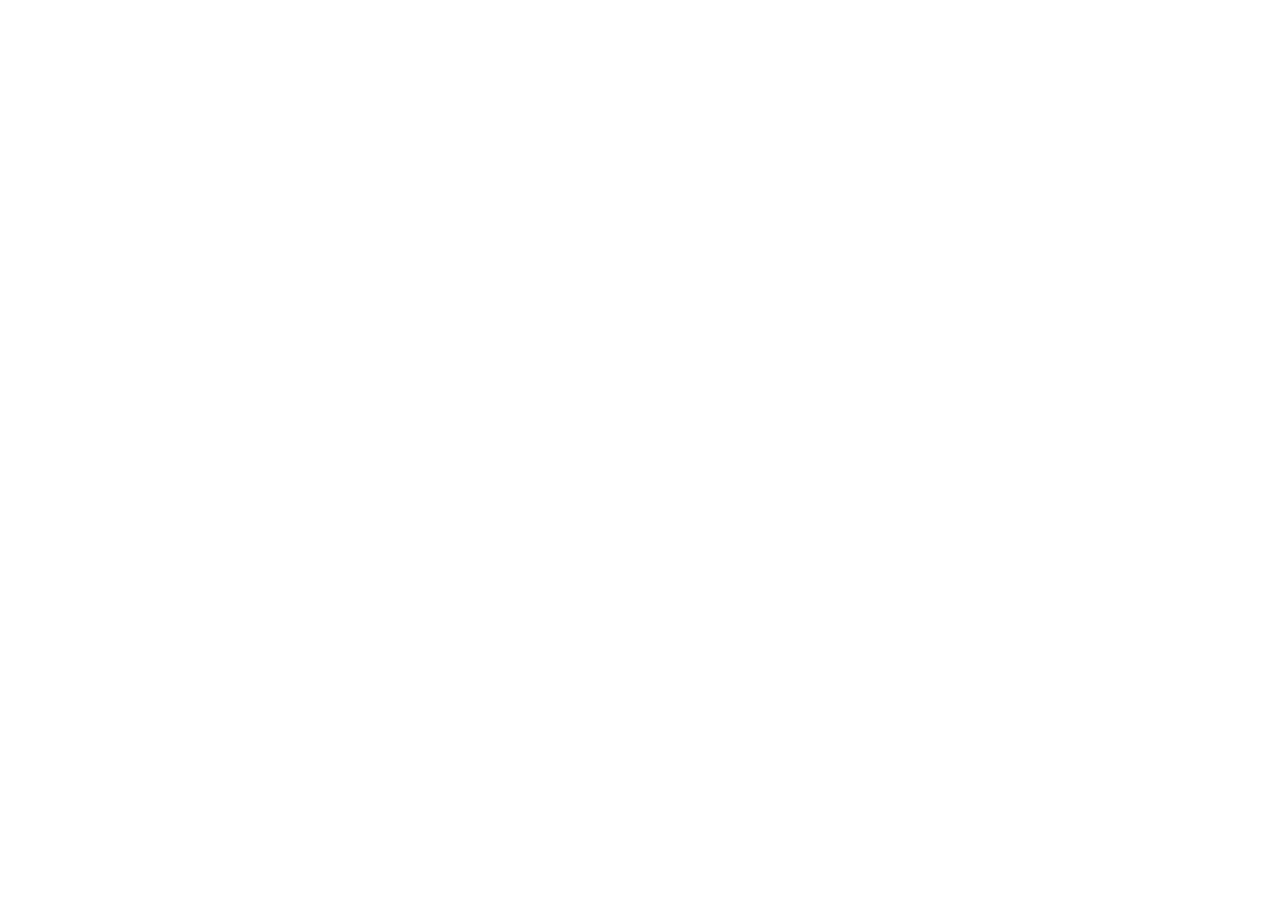
==== commit 80d3d310: "Add files via upload" ====
--- a/index.html
+++ b/index.html
@@ -1,32 +1,19 @@
-<!DOCTYPE html>
+<!doctype html>
 <html lang="ru">
-<head>
-  <meta charset="UTF-8" />
-  <meta name="viewport" content="width=device-width, initial-scale=1.0" />
-  <title>Мафия / Бункер</title>
-  <link rel="preconnect" href="https://fonts.googleapis.com">
-  <link rel="preconnect" href="https://fonts.gstatic.com" crossorigin>
-  <link href="https://fonts.googleapis.com/css2?family=Inter:wght@400;500;600;700;800;900&display=swap" rel="stylesheet">
-  <link rel="stylesheet" href="style.css">
-</head>
-<body class="home-bg">
-  <main class="app-shell app-shell-home centered-shell">
-    <section class="choice-screen">
-      <div class="choice-logo">МАФИЯ / БУНКЕР</div>
-      <div class="choice-subtitle">выберите игру</div>
-      <div class="choice-actions stacked-actions">
-        <a class="game-choice mafia-choice" href="mafia.html">
-          <span class="choice-kicker">Ночной город</span>
-          <strong>Мафия</strong>
-          <span class="choice-note">раздача ролей</span>
-        </a>
-        <a class="game-choice bunker-choice" href="bunker.html">
-          <span class="choice-kicker">Последнее убежище</span>
-          <strong>Бункер</strong>
-          <span class="choice-note">раздача карточек</span>
-        </a>
-      </div>
-    </section>
-  </main>
-</body>
-</html>+  <head>
+    <meta charset="UTF-8" />
+    <meta name="viewport" content="width=device-width, initial-scale=1, viewport-fit=cover" />
+    <meta name="theme-color" content="#090a0d" />
+    <meta
+      name="description"
+      content="Две атмосферные социальные игры для компании: Мафия и Бункер."
+    />
+    <link rel="icon" href="/icons/app-icon.svg" type="image/svg+xml" />
+    <link rel="apple-touch-icon" href="/icons/app-icon-192.png" />
+    <title>Ночной город / Последний бункер</title>
+  </head>
+  <body>
+    <div id="root"></div>
+    <script type="module" src="/src/main.tsx"></script>
+  </body>
+</html>
